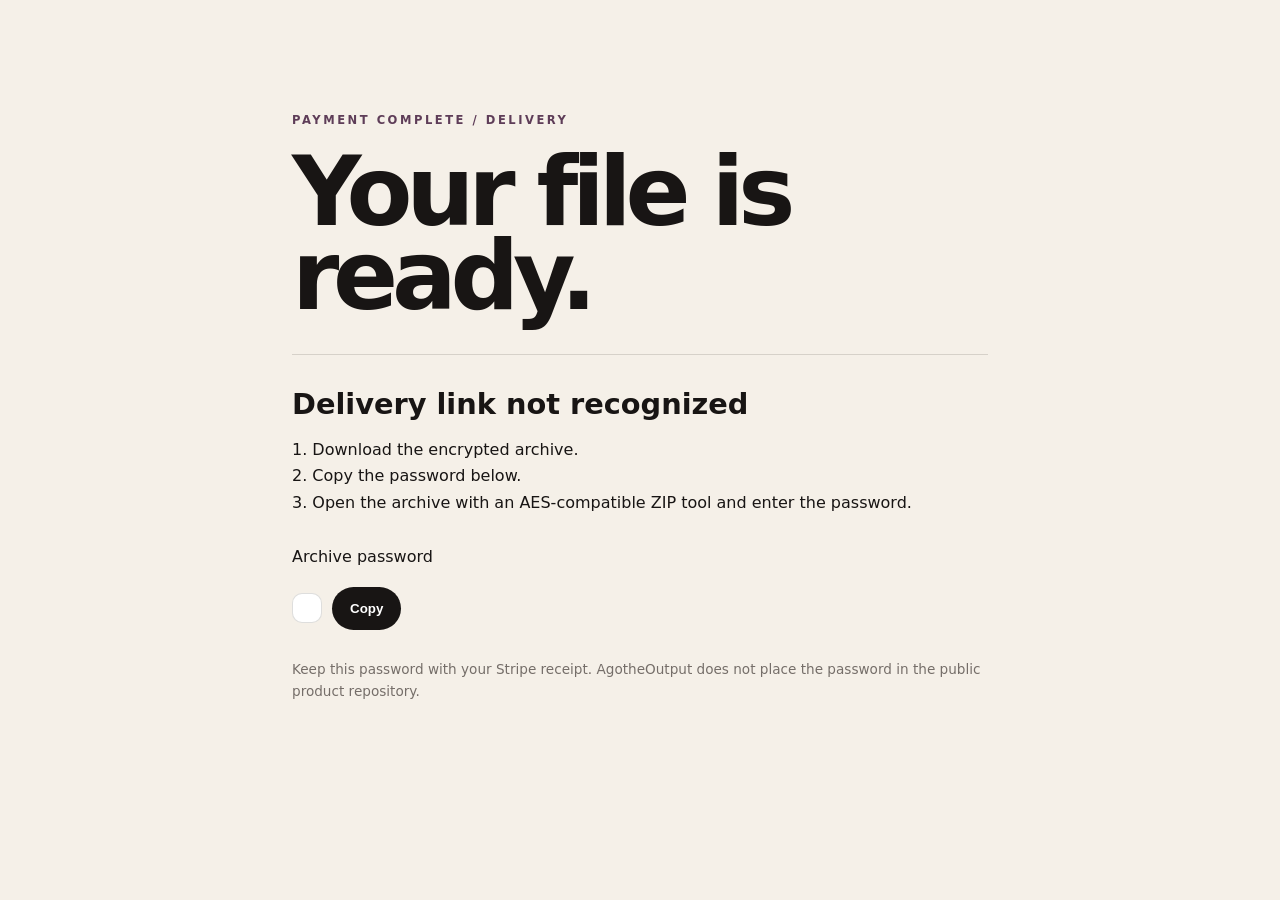
==== delivery.html @ 9801eec4 "Launch AgotheOutput direct storefront" ====
<!doctype html>
<html lang="en"><head><meta charset="utf-8"><meta name="viewport" content="width=device-width,initial-scale=1">
<meta name="robots" content="noindex,nofollow"><title>Your AgotheOutput download</title><link rel="stylesheet" href="styles.css"></head>
<body><main style="max-width:760px;margin:9vh auto;padding:32px">
<p class="eyebrow">PAYMENT COMPLETE / DELIVERY</p><h1 style="font-size:clamp(3rem,8vw,6rem)">Your file is ready.</h1>
<div class="note" style="margin-top:36px">
<h3 id="product">Loading purchase…</h3>
<p>1. Download the encrypted archive.<br>2. Copy the password below.<br>3. Open the archive with an AES-compatible ZIP tool and enter the password.</p>
<p><a id="download" class="buy" href="#">Download encrypted archive</a></p>
<p style="margin-top:28px">Archive password</p>
<div style="display:flex;gap:10px;align-items:center"><code id="key" style="font-size:1.05rem;padding:14px;border:1px solid var(--line);background:#fff;border-radius:10px;word-break:break-all"></code>
<button id="copy" class="buy" style="border:0;cursor:pointer">Copy</button></div>
<p style="font-size:.85rem;color:#756e69;margin-top:28px">Keep this password with your Stripe receipt. AgotheOutput does not place the password in the public product repository.</p>
</div></main>
<script>
const catalog={"AOT-ETSY-001": {"name": "Minimal Boutique Logo Starter Kit", "url": "https://github.com/gtsgob/agotheoutput-store/releases/download/delivery-v1/agotheoutput_logo_starter_kit.aes.zip", "asset": "agotheoutput_logo_starter_kit.aes.zip"}, "AOT-ETSY-004": {"name": "Cute Food & Drink Clipart 80-Pack", "url": "https://github.com/gtsgob/agotheoutput-store/releases/download/delivery-v1/agotheoutput_food_clipart_80.aes.zip", "asset": "agotheoutput_food_clipart_80.aes.zip"}, "AOT-ETSY-005": {"name": "40 Neutral Seamless Digital Papers", "url": "https://github.com/gtsgob/agotheoutput-store/releases/download/delivery-v1/agotheoutput_neutral_digital_papers_40.aes.zip", "asset": "agotheoutput_neutral_digital_papers_40.aes.zip"}, "AOT-GAME-001": {"name": "200 Fantasy RPG Inventory Icons", "url": "https://github.com/gtsgob/agotheoutput-store/releases/download/delivery-v1/agotheoutput_fantasy_rpg_icons_200.aes.zip", "asset": "agotheoutput_fantasy_rpg_icons_200.aes.zip"}};
const sku=new URLSearchParams(location.search).get('sku');
const key=decodeURIComponent((location.hash||'').replace(/^#k=/,''));
const item=catalog[sku];
if(item){
 document.getElementById('product').textContent=item.name;
 document.getElementById('download').href=item.url;
 document.getElementById('key').textContent=key||'Password missing. Contact seller with your Stripe receipt.';
} else {
 document.getElementById('product').textContent='Delivery link not recognized';
 document.getElementById('download').style.display='none';
}
document.getElementById('copy').onclick=()=>navigator.clipboard.writeText(document.getElementById('key').textContent);
</script></body></html>
---- styles.css ----
:root{--ink:#181514;--paper:#f5f0e8;--sage:#8fa292;--plum:#5e3d58;--line:rgba(24,21,20,.14)}
*{box-sizing:border-box}body{margin:0;background:var(--paper);color:var(--ink);font-family:Inter,ui-sans-serif,system-ui,-apple-system,BlinkMacSystemFont,"Segoe UI",sans-serif}
.hero{min-height:62vh;padding:9vw 7vw 6vw;display:flex;flex-direction:column;justify-content:flex-end;border-bottom:1px solid var(--line);position:relative;overflow:hidden}
.hero:after{content:"";position:absolute;width:42vw;height:42vw;border:1px solid var(--line);border-radius:50%;right:-10vw;top:-12vw;box-shadow:0 0 0 7vw rgba(143,162,146,.12),0 0 0 14vw rgba(94,61,88,.06)}
.mark{position:absolute;top:5vw;left:7vw;width:52px;height:52px;border:1px solid var(--ink);border-radius:50%;display:grid;place-items:center;font-weight:800;letter-spacing:-.08em}
.eyebrow{font-size:.72rem;letter-spacing:.22em;font-weight:750;margin:0 0 1.5rem;color:var(--plum)}
h1{font-size:clamp(3.2rem,8vw,8.2rem);line-height:.87;letter-spacing:-.065em;margin:0;max-width:1100px}
.lede{font-size:clamp(1rem,1.6vw,1.35rem);max-width:690px;line-height:1.55;margin:2rem 0 0}
main{padding:6vw 7vw 8vw}.grid{display:grid;grid-template-columns:repeat(2,minmax(0,1fr));gap:28px}
.card{background:#fff;border:1px solid var(--line);border-radius:24px;overflow:hidden;box-shadow:0 18px 55px rgba(24,21,20,.06)}
.card img{display:block;width:100%;aspect-ratio:1/1;object-fit:cover}.card-body{padding:28px}
.sku{font-size:.7rem;letter-spacing:.12em;color:#6d6662}.card h2{font-size:clamp(1.45rem,2.7vw,2.35rem);letter-spacing:-.035em;margin:.7rem 0}
.card p{line-height:1.55;color:#4d4743;min-height:4.8em}.buyrow{display:flex;align-items:center;justify-content:space-between;gap:16px;margin-top:24px}
.buyrow strong{font-size:1.35rem}.buy{background:var(--ink);color:white;text-decoration:none;padding:14px 18px;border-radius:999px;font-weight:750}
.buy:hover{transform:translateY(-1px)}.note{margin-top:60px;border-top:1px solid var(--line);padding-top:32px;max-width:760px}.note h3{font-size:1.8rem;margin:0 0 12px}.note p{line-height:1.65}
footer{padding:28px 7vw 44px;border-top:1px solid var(--line);font-size:.82rem;color:#756e69}
@media(max-width:760px){.grid{grid-template-columns:1fr}.hero{min-height:56vh}.card p{min-height:0}}
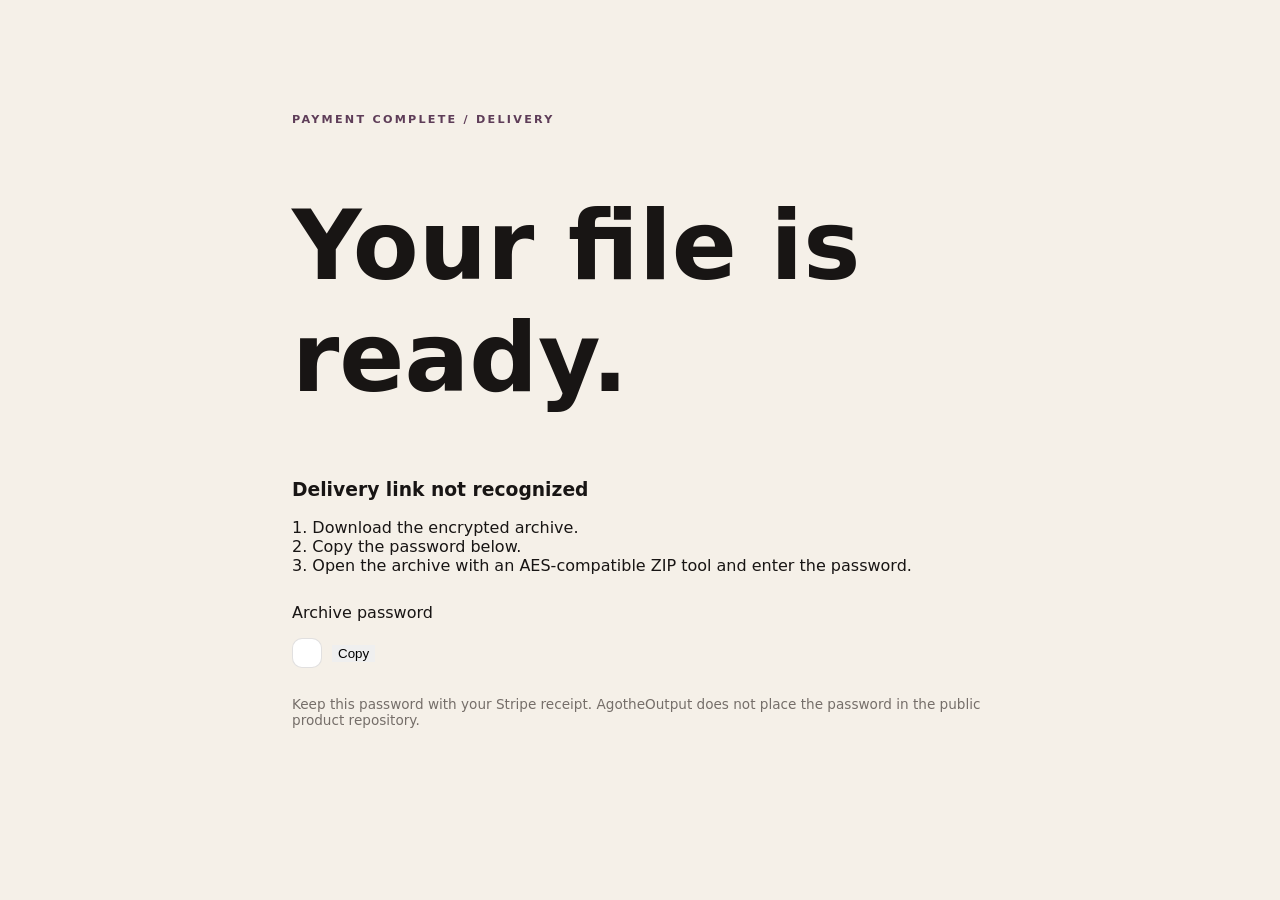
==== commit c2db8b16: "Cache-bust storefront stylesheet for launch" ====
--- a/delivery.html
+++ b/delivery.html
@@ -1,6 +1,6 @@
 <!doctype html>
 <html lang="en"><head><meta charset="utf-8"><meta name="viewport" content="width=device-width,initial-scale=1">
-<meta name="robots" content="noindex,nofollow"><title>Your AgotheOutput download</title><link rel="stylesheet" href="styles.css"></head>
+<meta name="robots" content="noindex,nofollow"><title>Your AgotheOutput download</title><link rel="stylesheet" href="styles.css?v=launch-2"></head>
 <body><main style="max-width:760px;margin:9vh auto;padding:32px">
 <p class="eyebrow">PAYMENT COMPLETE / DELIVERY</p><h1 style="font-size:clamp(3rem,8vw,6rem)">Your file is ready.</h1>
 <div class="note" style="margin-top:36px">
--- a/styles.css
+++ b/styles.css
@@ -1,18 +1,34 @@
-
-:root{--ink:#181514;--paper:#f5f0e8;--sage:#8fa292;--plum:#5e3d58;--line:rgba(24,21,20,.14)}
-*{box-sizing:border-box}body{margin:0;background:var(--paper);color:var(--ink);font-family:Inter,ui-sans-serif,system-ui,-apple-system,BlinkMacSystemFont,"Segoe UI",sans-serif}
-.hero{min-height:62vh;padding:9vw 7vw 6vw;display:flex;flex-direction:column;justify-content:flex-end;border-bottom:1px solid var(--line);position:relative;overflow:hidden}
-.hero:after{content:"";position:absolute;width:42vw;height:42vw;border:1px solid var(--line);border-radius:50%;right:-10vw;top:-12vw;box-shadow:0 0 0 7vw rgba(143,162,146,.12),0 0 0 14vw rgba(94,61,88,.06)}
-.mark{position:absolute;top:5vw;left:7vw;width:52px;height:52px;border:1px solid var(--ink);border-radius:50%;display:grid;place-items:center;font-weight:800;letter-spacing:-.08em}
-.eyebrow{font-size:.72rem;letter-spacing:.22em;font-weight:750;margin:0 0 1.5rem;color:var(--plum)}
-h1{font-size:clamp(3.2rem,8vw,8.2rem);line-height:.87;letter-spacing:-.065em;margin:0;max-width:1100px}
-.lede{font-size:clamp(1rem,1.6vw,1.35rem);max-width:690px;line-height:1.55;margin:2rem 0 0}
-main{padding:6vw 7vw 8vw}.grid{display:grid;grid-template-columns:repeat(2,minmax(0,1fr));gap:28px}
-.card{background:#fff;border:1px solid var(--line);border-radius:24px;overflow:hidden;box-shadow:0 18px 55px rgba(24,21,20,.06)}
-.card img{display:block;width:100%;aspect-ratio:1/1;object-fit:cover}.card-body{padding:28px}
-.sku{font-size:.7rem;letter-spacing:.12em;color:#6d6662}.card h2{font-size:clamp(1.45rem,2.7vw,2.35rem);letter-spacing:-.035em;margin:.7rem 0}
-.card p{line-height:1.55;color:#4d4743;min-height:4.8em}.buyrow{display:flex;align-items:center;justify-content:space-between;gap:16px;margin-top:24px}
-.buyrow strong{font-size:1.35rem}.buy{background:var(--ink);color:white;text-decoration:none;padding:14px 18px;border-radius:999px;font-weight:750}
-.buy:hover{transform:translateY(-1px)}.note{margin-top:60px;border-top:1px solid var(--line);padding-top:32px;max-width:760px}.note h3{font-size:1.8rem;margin:0 0 12px}.note p{line-height:1.65}
-footer{padding:28px 7vw 44px;border-top:1px solid var(--line);font-size:.82rem;color:#756e69}
-@media(max-width:760px){.grid{grid-template-columns:1fr}.hero{min-height:56vh}.card p{min-height:0}}
+:root{
+  --ink:#181514;--paper:#f5f0e8;--paper-2:#ebe4da;--sage:#8fa292;--plum:#5e3d58;
+  --white:#fffdfa;--muted:#6f6862;--line:rgba(24,21,20,.13);--line-strong:rgba(24,21,20,.22);
+  --shadow:0 24px 70px rgba(24,21,20,.08)
+}
+*{box-sizing:border-box}html{scroll-behavior:smooth}body{margin:0;background:var(--paper);color:var(--ink);font-family:Inter,ui-sans-serif,system-ui,-apple-system,BlinkMacSystemFont,"Segoe UI",sans-serif;-webkit-font-smoothing:antialiased}
+a{color:inherit}.site-header{height:76px;padding:0 clamp(20px,5vw,76px);display:flex;align-items:center;justify-content:space-between;gap:26px;position:sticky;top:0;z-index:40;background:rgba(245,240,232,.88);backdrop-filter:blur(18px);border-bottom:1px solid var(--line)}
+.brand{display:flex;align-items:center;gap:11px;text-decoration:none;font-weight:800;letter-spacing:-.02em}.brand-mark{width:35px;height:35px;border:1px solid var(--ink);border-radius:50%;display:grid;place-items:center;font-size:.72rem;font-weight:900}.brand-mark.small{width:31px;height:31px;font-size:.65rem}
+.site-header nav{display:flex;gap:30px}.site-header nav a{text-decoration:none;font-size:.84rem;color:#4c4743}.site-header nav a:hover{text-decoration:underline;text-underline-offset:5px}.header-cta{font-size:.78rem;font-weight:800;text-decoration:none;border:1px solid var(--ink);border-radius:999px;padding:10px 15px}
+.hero{min-height:690px;padding:clamp(64px,8vw,120px) clamp(20px,7vw,108px) 80px;display:grid;grid-template-columns:minmax(0,1.3fr) minmax(340px,.7fr);gap:clamp(45px,7vw,120px);align-items:end;border-bottom:1px solid var(--line)}
+.eyebrow{font-size:.7rem;letter-spacing:.2em;font-weight:850;margin:0 0 22px;color:var(--plum)}.dot{display:inline-block;width:7px;height:7px;background:var(--sage);border-radius:50%;margin-right:9px}
+.hero h1{font-size:clamp(4.25rem,8.2vw,8.6rem);line-height:.84;letter-spacing:-.075em;margin:0;max-width:1080px;font-weight:850}.hero h1 em{font-family:Georgia,"Times New Roman",serif;font-weight:400}.lede{font-size:clamp(1.05rem,1.7vw,1.4rem);max-width:690px;line-height:1.55;margin:34px 0 0;color:#49433f}
+.hero-actions{display:flex;align-items:center;gap:24px;margin-top:34px;flex-wrap:wrap}.button{display:inline-flex;align-items:center;justify-content:center;gap:8px;text-decoration:none;border-radius:999px;padding:14px 18px;font-weight:800;font-size:.84rem;transition:transform .18s ease,opacity .18s ease}.button:hover{transform:translateY(-2px)}.button-dark{background:var(--ink);color:#fff}.text-link{font-size:.84rem;font-weight:750;text-decoration:none;border-bottom:1px solid var(--line-strong);padding-bottom:4px}
+.hero-panel{min-height:460px;border:1px solid var(--line);border-radius:30px;padding:30px;position:relative;overflow:hidden;background:linear-gradient(155deg,#ece6de 0%,#ddd7cf 100%);display:flex;flex-direction:column;justify-content:space-between}.aperture{position:absolute;right:-120px;top:-130px;width:480px;height:480px;border-radius:50%;border:44px solid rgba(245,240,232,.7)}.aperture:before,.aperture:after,.aperture i{content:"";position:absolute;inset:38px;border-radius:50%;border:1px solid rgba(24,21,20,.12)}.aperture:after{inset:90px}.aperture i:nth-child(1){inset:145px;background:rgba(94,61,88,.08)}.panel-copy{position:relative;z-index:2;margin-top:auto}.panel-copy p{font-size:.63rem;letter-spacing:.18em;font-weight:800;color:var(--plum)}.panel-copy strong{font-size:clamp(2rem,3.2vw,3.4rem);line-height:.98;letter-spacing:-.045em}.hero-panel dl{position:relative;z-index:2;display:grid;grid-template-columns:repeat(3,1fr);gap:10px;margin:26px 0 0}.hero-panel dl div{padding-top:14px;border-top:1px solid var(--line-strong)}.hero-panel dt{font-size:1.25rem;font-weight:850}.hero-panel dd{font-size:.68rem;margin:3px 0 0;color:var(--muted)}
+.trust-rail{display:grid;grid-template-columns:repeat(4,1fr);border-bottom:1px solid var(--line);padding:0 clamp(20px,7vw,108px)}.trust-rail div{padding:25px 22px 27px;border-right:1px solid var(--line)}.trust-rail div:first-child{border-left:1px solid var(--line)}.trust-rail span{display:block;font-size:.62rem;color:var(--plum);font-weight:800;margin-bottom:14px}.trust-rail strong{display:block;font-size:.9rem}.trust-rail small{display:block;color:var(--muted);font-size:.72rem;margin-top:5px;line-height:1.4}
+.collection,.delivery,.system-note,.faq{padding:clamp(74px,9vw,135px) clamp(20px,7vw,108px)}.section-heading{display:grid;grid-template-columns:1fr minmax(300px,.55fr);gap:60px;align-items:end;margin-bottom:46px}.section-heading h2,.delivery h2,.system-note h2{font-size:clamp(2.9rem,5.2vw,5.7rem);line-height:.94;letter-spacing:-.06em;margin:0}.section-heading>p{font-size:1.03rem;line-height:1.6;color:var(--muted);margin:0}.section-heading.compact{grid-template-columns:1fr;margin-bottom:18px}
+.product-grid{display:grid;grid-template-columns:repeat(2,minmax(0,1fr));gap:26px}.product-card{border:1px solid var(--line);border-radius:28px;overflow:hidden;background:var(--white);box-shadow:var(--shadow)}.product-media{display:block;position:relative;background:#efe9df;overflow:hidden}.product-media img{display:block;width:100%;aspect-ratio:1.25/1;object-fit:cover;transition:transform .45s cubic-bezier(.2,.75,.2,1)}.product-media:hover img{transform:scale(1.025)}.media-index{position:absolute;top:16px;right:16px;background:rgba(255,253,250,.9);backdrop-filter:blur(10px);border:1px solid var(--line);border-radius:999px;padding:7px 10px;font-size:.66rem;font-weight:850}
+.product-body{padding:28px}.product-topline{display:flex;justify-content:space-between;gap:15px;font-size:.64rem;text-transform:uppercase;letter-spacing:.13em;font-weight:800;color:var(--plum)}.product-card h3{font-size:clamp(1.8rem,3vw,3rem);line-height:1;letter-spacing:-.045em;margin:18px 0 14px}.product-desc{line-height:1.55;color:#514b46;margin:0;max-width:650px}.chips{display:flex;flex-wrap:wrap;gap:7px;margin-top:20px}.chips span{border:1px solid var(--line);border-radius:999px;padding:7px 10px;font-size:.7rem;font-weight:700;background:#fbf8f3}.product-note{font-size:.73rem;color:var(--muted);margin:16px 0 0}.purchase-row{display:flex;justify-content:space-between;align-items:end;gap:20px;margin-top:28px;padding-top:22px;border-top:1px solid var(--line)}.purchase-row small{display:block;color:var(--muted);font-size:.65rem}.purchase-row strong{font-size:1.55rem}
+.delivery{background:var(--ink);color:var(--paper);display:grid;grid-template-columns:minmax(300px,.7fr) minmax(0,1.3fr);gap:clamp(55px,8vw,130px)}.delivery .eyebrow{color:#c7b2c3}.delivery-intro>p:last-child{color:#c8c0b7;line-height:1.65;max-width:560px}.steps{list-style:none;margin:0;padding:0}.steps li{display:grid;grid-template-columns:50px 1fr;gap:22px;padding:26px 0;border-top:1px solid rgba(245,240,232,.18)}.steps li:last-child{border-bottom:1px solid rgba(245,240,232,.18)}.steps>li>span{font-size:.7rem;color:#c7b2c3;font-weight:800}.steps strong{font-size:1.15rem}.steps p{margin:8px 0 0;color:#c8c0b7;line-height:1.55}.compatibility{grid-column:2;padding:20px;border:1px solid rgba(245,240,232,.18);border-radius:18px;background:rgba(245,240,232,.04)}.compatibility strong{font-size:.82rem}.compatibility p{font-size:.78rem;line-height:1.55;color:#c8c0b7;margin:7px 0 0}
+.system-note{display:grid;grid-template-columns:.35fr 1fr;gap:60px;border-bottom:1px solid var(--line)}.system-note>div{display:grid;grid-template-columns:.95fr 1fr;gap:55px}.system-note>div>p{font-size:1rem;line-height:1.7;color:var(--muted);margin:0}
+.faq details{border-top:1px solid var(--line);padding:0}.faq details:last-child{border-bottom:1px solid var(--line)}.faq summary{cursor:pointer;list-style:none;padding:23px 0;font-weight:800;font-size:1.05rem}.faq summary::-webkit-details-marker{display:none}.faq summary:after{content:"+";float:right;font-size:1.25rem;font-weight:400}.faq details[open] summary:after{content:"–"}.faq details p{max-width:760px;color:var(--muted);line-height:1.65;margin:0 0 24px}
+.site-footer{display:grid;grid-template-columns:1fr 1fr 1fr;gap:30px;align-items:center;padding:28px clamp(20px,7vw,108px) 45px;border-top:1px solid var(--line);font-size:.76rem;color:var(--muted)}.site-footer div{display:flex;align-items:center;gap:10px;color:var(--ink)}.site-footer p:last-child{text-align:right}
+@media(max-width:980px){
+  .site-header nav{display:none}.hero{grid-template-columns:1fr;min-height:auto;padding-top:70px}.hero-panel{min-height:350px}.trust-rail{grid-template-columns:repeat(2,1fr)}.product-grid{grid-template-columns:1fr}.delivery{grid-template-columns:1fr}.compatibility{grid-column:1}.system-note,.system-note>div{grid-template-columns:1fr}.section-heading{grid-template-columns:1fr;gap:20px}.site-footer{grid-template-columns:1fr}.site-footer p:last-child{text-align:left}
+}
+@media(max-width:620px){
+  .site-header{height:66px;padding:0 18px}.brand>span:last-child{display:none}.header-cta{font-size:.72rem;padding:9px 12px}
+  .hero{padding:54px 18px 48px;gap:38px}.hero h1{font-size:clamp(3.55rem,18vw,5.35rem);line-height:.86}.lede{font-size:1rem;margin-top:24px}.hero-actions{align-items:flex-start;flex-direction:column}
+  .hero-panel{min-height:310px;padding:24px;border-radius:22px}.hero-panel dl{grid-template-columns:1fr 1fr 1fr}.hero-panel dd{font-size:.62rem}
+  .trust-rail{padding:0 18px;grid-template-columns:1fr 1fr}.trust-rail div{padding:20px 14px}.trust-rail div:nth-child(odd){border-left:1px solid var(--line)}
+  .collection,.delivery,.system-note,.faq{padding:68px 18px}.product-grid{gap:18px}.product-card{border-radius:20px}.product-media img{aspect-ratio:1/1}.product-body{padding:22px}.product-card h3{font-size:2rem}.purchase-row{align-items:stretch;flex-direction:column}.purchase-row .button{width:100%}
+  .section-heading h2,.delivery h2,.system-note h2{font-size:3.2rem}.site-footer{padding:26px 18px 40px}
+}
+@media(prefers-reduced-motion:reduce){html{scroll-behavior:auto}.product-media img,.button{transition:none}}
